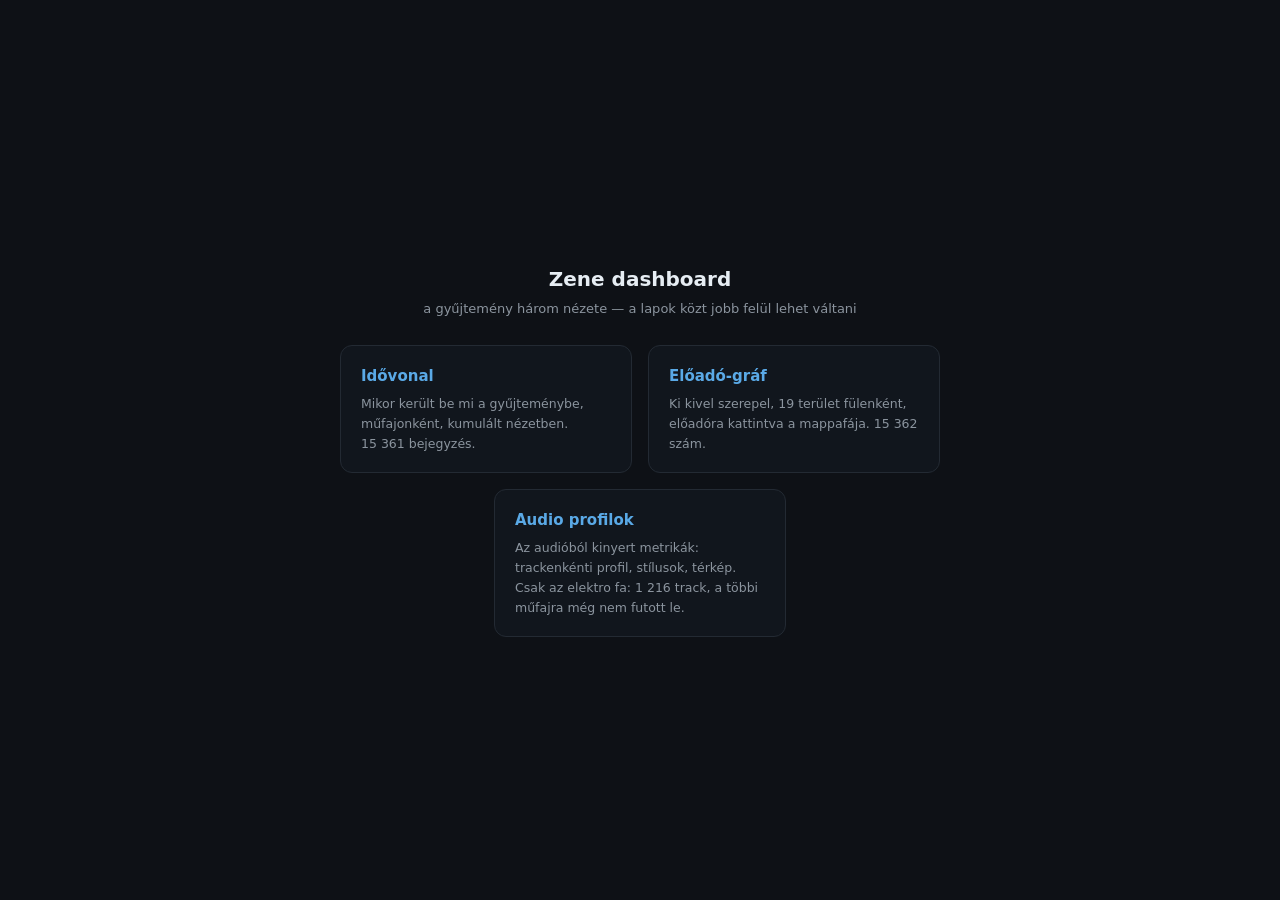
==== docs/index.html @ fd806275 "Rebuild: graph, timeline, dashboard" ====
<!doctype html>
<html lang="hu"><head><meta charset="utf-8"><title>Zene dashboard</title>
<style>
body{margin:0;background:#0e1116;color:#e6edf3;font:14px/1.6 ui-sans-serif,system-ui,Segoe UI,sans-serif;
 display:flex;flex-direction:column;align-items:center;justify-content:center;min-height:100vh}
h1{font-size:20px;font-weight:600;margin:0 0 4px}
.sub{color:#8b949e;font-size:13px;margin-bottom:26px}
.wrap{display:flex;gap:16px;flex-wrap:wrap;justify-content:center;max-width:900px}
.card{display:block;width:250px;padding:18px 20px;border:1px solid #232a33;border-radius:12px;
 text-decoration:none;color:inherit;background:#11161d;transition:border-color .15s}
.card:hover{border-color:#5aa9e6}
.card h2{font-size:15px;margin:0 0 6px;color:#5aa9e6}
.card p{margin:0;color:#8b949e;font-size:12.5px}
</style></head><body>
<h1>Zene dashboard</h1>
<div class="sub">a gyűjtemény három nézete — a lapok közt jobb felül lehet váltani</div>
<div class="wrap"><a class="card" href="timeline/index.html"><h2>Idővonal</h2><p>Mikor került be mi a gyűjteménybe, műfajonként, kumulált nézetben. 15 361 bejegyzés.</p></a><a class="card" href="graph/index.html"><h2>Előadó-gráf</h2><p>Ki kivel szerepel, 19 terület fülenként, előadóra kattintva a mappafája. 15 362 szám.</p></a><a class="card" href="audio/index.html"><h2>Audio profilok</h2><p>Az audióból kinyert metrikák: trackenkénti profil, stílusok, térkép. Csak az elektro fa: 1 216 track, a többi műfajra még nem futott le.</p></a></div>
</body></html>
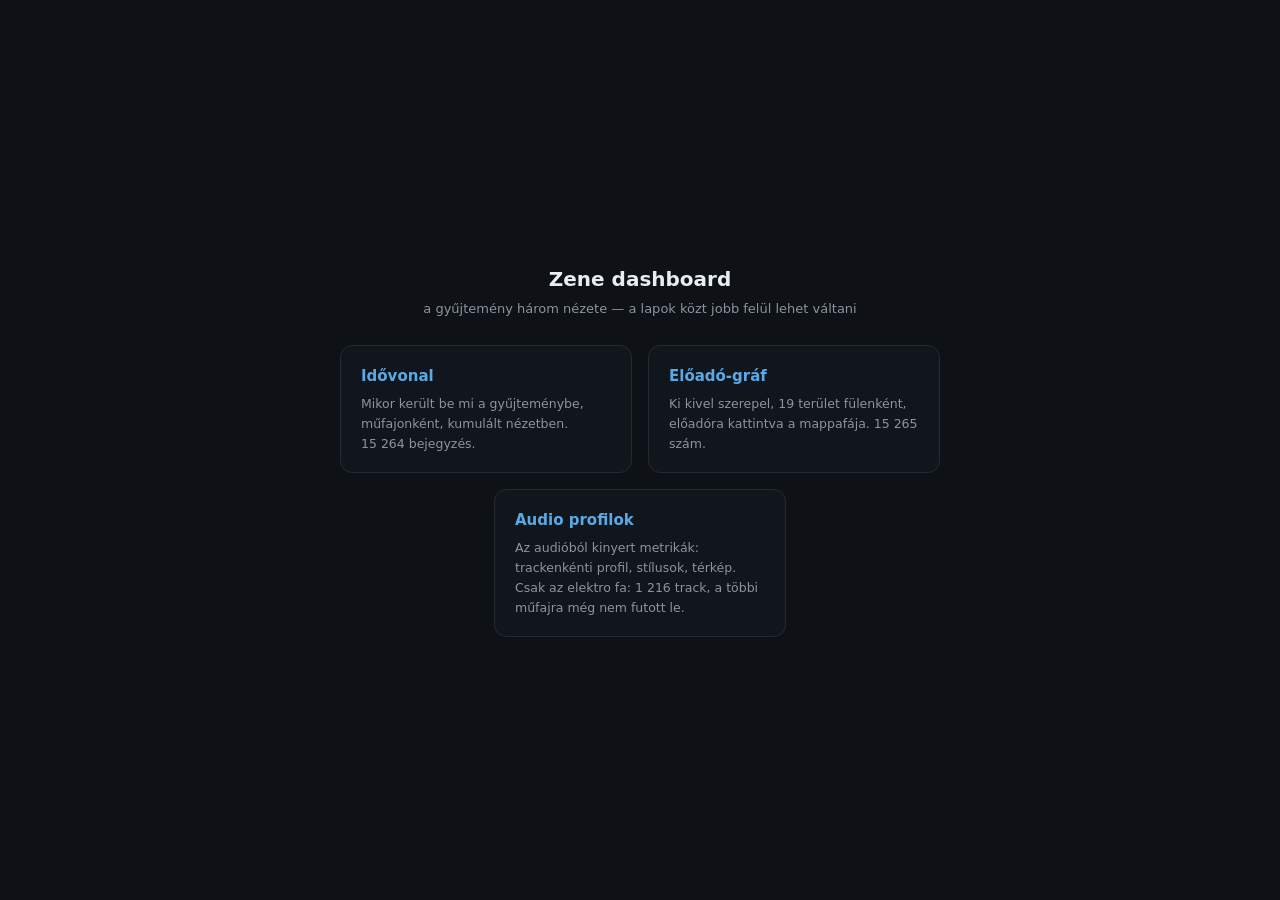
==== commit 5018657b: "Rebuild: graph, timeline, dashboard" ====
--- a/docs/index.html
+++ b/docs/index.html
@@ -14,5 +14,5 @@
 </style></head><body>
 <h1>Zene dashboard</h1>
 <div class="sub">a gyűjtemény három nézete — a lapok közt jobb felül lehet váltani</div>
-<div class="wrap"><a class="card" href="timeline/index.html"><h2>Idővonal</h2><p>Mikor került be mi a gyűjteménybe, műfajonként, kumulált nézetben. 15 361 bejegyzés.</p></a><a class="card" href="graph/index.html"><h2>Előadó-gráf</h2><p>Ki kivel szerepel, 19 terület fülenként, előadóra kattintva a mappafája. 15 362 szám.</p></a><a class="card" href="audio/index.html"><h2>Audio profilok</h2><p>Az audióból kinyert metrikák: trackenkénti profil, stílusok, térkép. Csak az elektro fa: 1 216 track, a többi műfajra még nem futott le.</p></a></div>
+<div class="wrap"><a class="card" href="timeline/index.html"><h2>Idővonal</h2><p>Mikor került be mi a gyűjteménybe, műfajonként, kumulált nézetben. 15 264 bejegyzés.</p></a><a class="card" href="graph/index.html"><h2>Előadó-gráf</h2><p>Ki kivel szerepel, 19 terület fülenként, előadóra kattintva a mappafája. 15 265 szám.</p></a><a class="card" href="audio/index.html"><h2>Audio profilok</h2><p>Az audióból kinyert metrikák: trackenkénti profil, stílusok, térkép. Csak az elektro fa: 1 216 track, a többi műfajra még nem futott le.</p></a></div>
 </body></html>
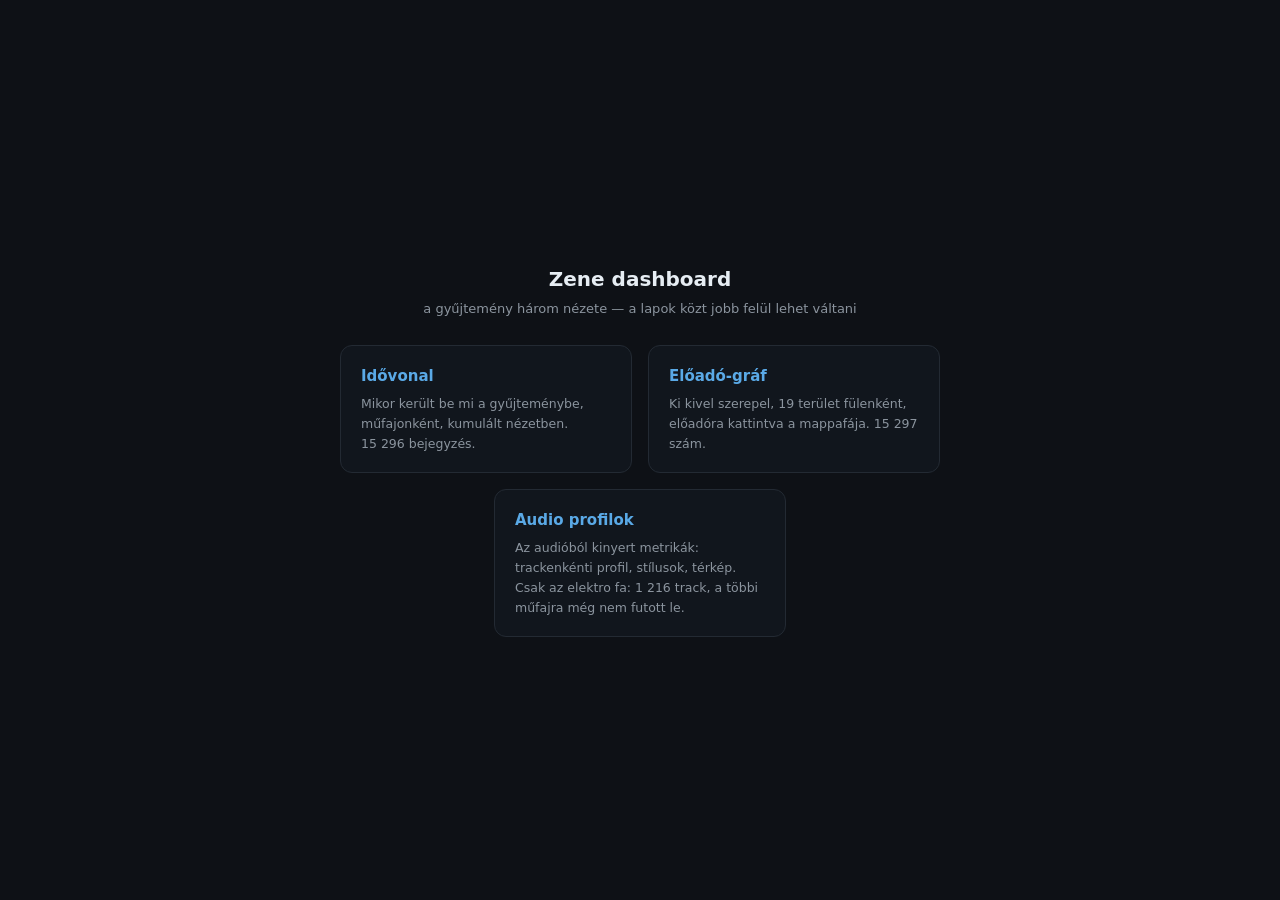
==== commit cb3ac617: "Rebuild: graph, timeline, dashboard" ====
--- a/docs/index.html
+++ b/docs/index.html
@@ -14,5 +14,5 @@
 </style></head><body>
 <h1>Zene dashboard</h1>
 <div class="sub">a gyűjtemény három nézete — a lapok közt jobb felül lehet váltani</div>
-<div class="wrap"><a class="card" href="timeline/index.html"><h2>Idővonal</h2><p>Mikor került be mi a gyűjteménybe, műfajonként, kumulált nézetben. 15 264 bejegyzés.</p></a><a class="card" href="graph/index.html"><h2>Előadó-gráf</h2><p>Ki kivel szerepel, 19 terület fülenként, előadóra kattintva a mappafája. 15 265 szám.</p></a><a class="card" href="audio/index.html"><h2>Audio profilok</h2><p>Az audióból kinyert metrikák: trackenkénti profil, stílusok, térkép. Csak az elektro fa: 1 216 track, a többi műfajra még nem futott le.</p></a></div>
+<div class="wrap"><a class="card" href="timeline/index.html"><h2>Idővonal</h2><p>Mikor került be mi a gyűjteménybe, műfajonként, kumulált nézetben. 15 296 bejegyzés.</p></a><a class="card" href="graph/index.html"><h2>Előadó-gráf</h2><p>Ki kivel szerepel, 19 terület fülenként, előadóra kattintva a mappafája. 15 297 szám.</p></a><a class="card" href="audio/index.html"><h2>Audio profilok</h2><p>Az audióból kinyert metrikák: trackenkénti profil, stílusok, térkép. Csak az elektro fa: 1 216 track, a többi műfajra még nem futott le.</p></a></div>
 </body></html>
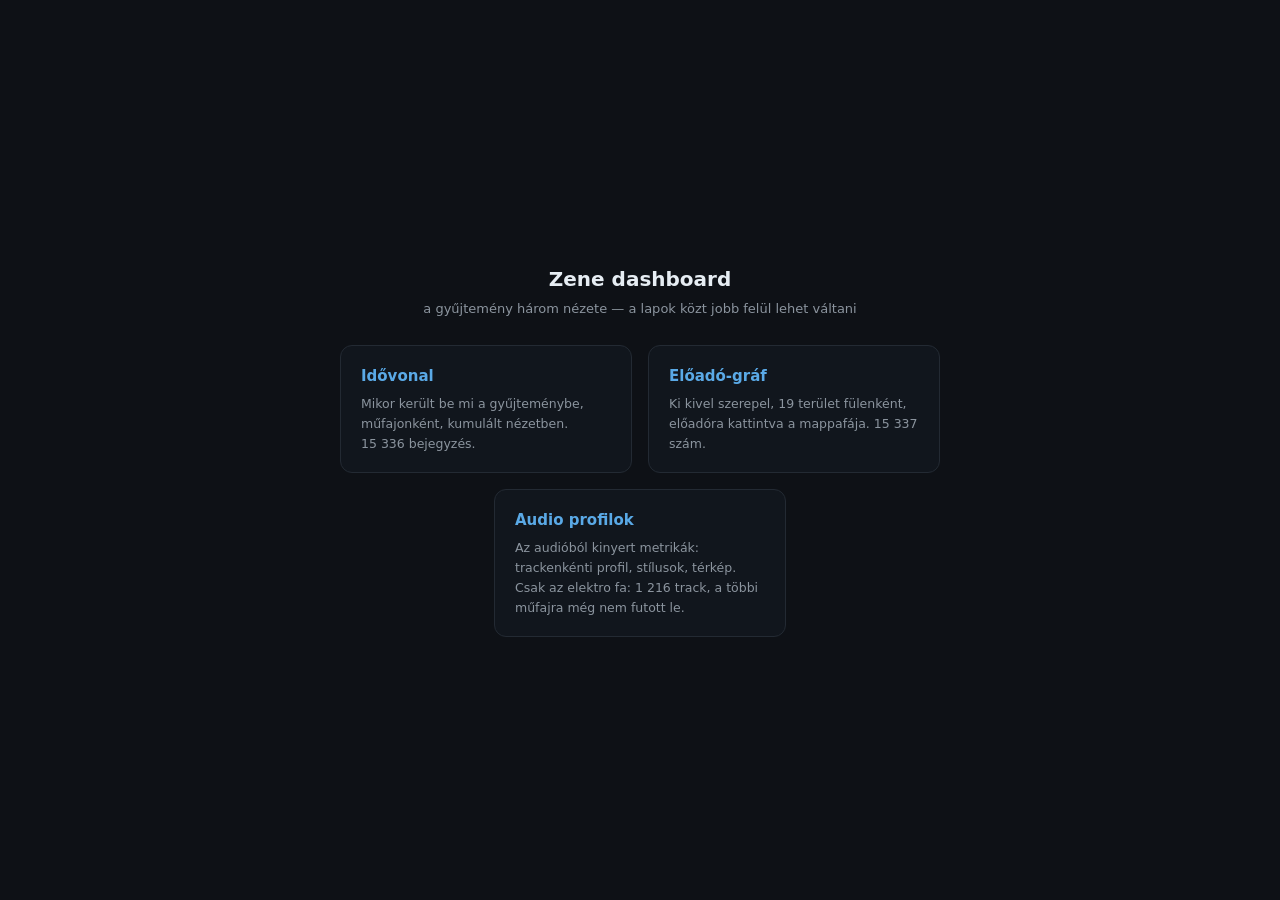
==== commit f292f5b8: "Rebuild: graph, timeline, dashboard" ====
--- a/docs/index.html
+++ b/docs/index.html
@@ -14,5 +14,5 @@
 </style></head><body>
 <h1>Zene dashboard</h1>
 <div class="sub">a gyűjtemény három nézete — a lapok közt jobb felül lehet váltani</div>
-<div class="wrap"><a class="card" href="timeline/index.html"><h2>Idővonal</h2><p>Mikor került be mi a gyűjteménybe, műfajonként, kumulált nézetben. 15 296 bejegyzés.</p></a><a class="card" href="graph/index.html"><h2>Előadó-gráf</h2><p>Ki kivel szerepel, 19 terület fülenként, előadóra kattintva a mappafája. 15 297 szám.</p></a><a class="card" href="audio/index.html"><h2>Audio profilok</h2><p>Az audióból kinyert metrikák: trackenkénti profil, stílusok, térkép. Csak az elektro fa: 1 216 track, a többi műfajra még nem futott le.</p></a></div>
+<div class="wrap"><a class="card" href="timeline/index.html"><h2>Idővonal</h2><p>Mikor került be mi a gyűjteménybe, műfajonként, kumulált nézetben. 15 336 bejegyzés.</p></a><a class="card" href="graph/index.html"><h2>Előadó-gráf</h2><p>Ki kivel szerepel, 19 terület fülenként, előadóra kattintva a mappafája. 15 337 szám.</p></a><a class="card" href="audio/index.html"><h2>Audio profilok</h2><p>Az audióból kinyert metrikák: trackenkénti profil, stílusok, térkép. Csak az elektro fa: 1 216 track, a többi műfajra még nem futott le.</p></a></div>
 </body></html>
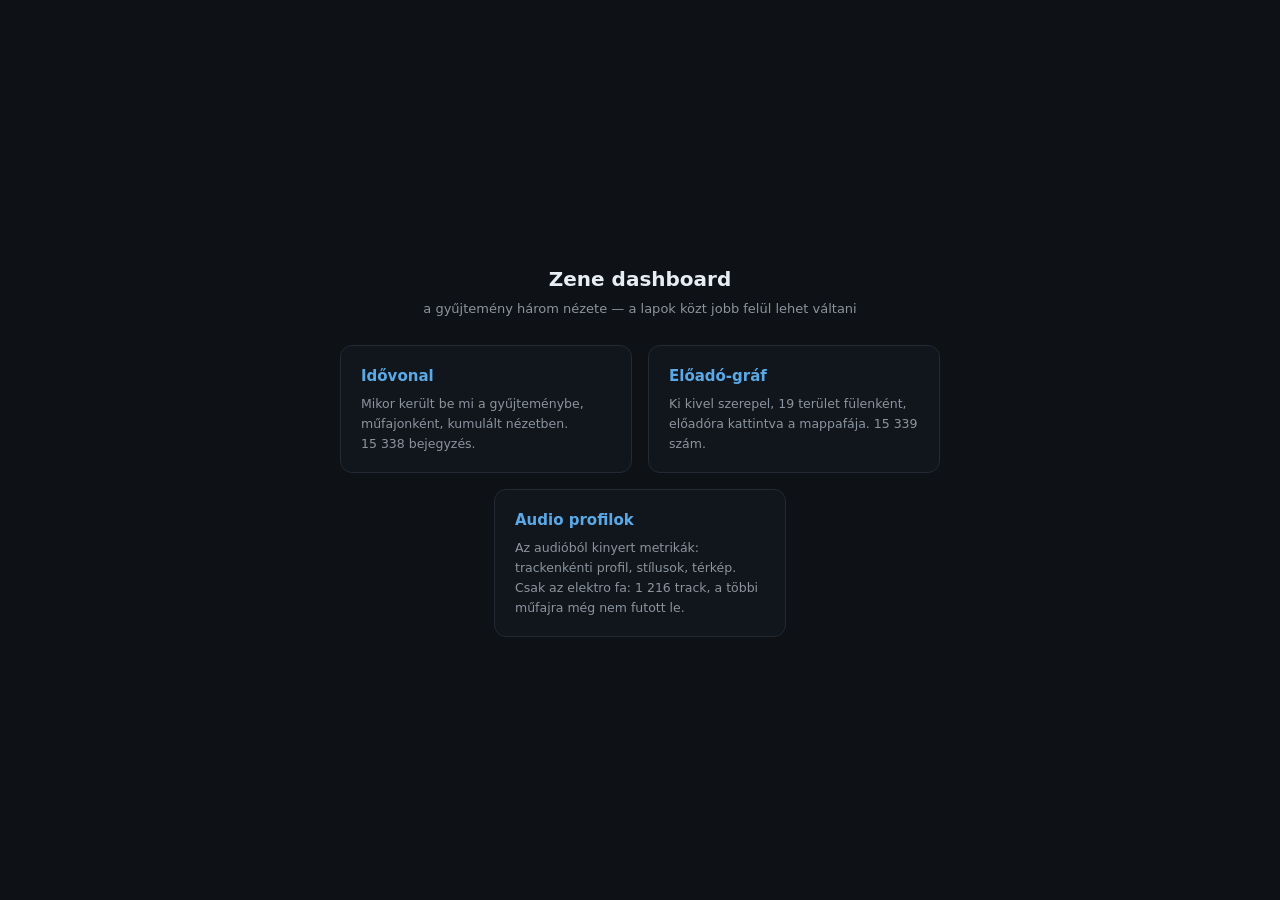
==== commit dcbc1ae4: "Rebuild: graph, timeline, dashboard" ====
--- a/docs/index.html
+++ b/docs/index.html
@@ -14,5 +14,5 @@
 </style></head><body>
 <h1>Zene dashboard</h1>
 <div class="sub">a gyűjtemény három nézete — a lapok közt jobb felül lehet váltani</div>
-<div class="wrap"><a class="card" href="timeline/index.html"><h2>Idővonal</h2><p>Mikor került be mi a gyűjteménybe, műfajonként, kumulált nézetben. 15 336 bejegyzés.</p></a><a class="card" href="graph/index.html"><h2>Előadó-gráf</h2><p>Ki kivel szerepel, 19 terület fülenként, előadóra kattintva a mappafája. 15 337 szám.</p></a><a class="card" href="audio/index.html"><h2>Audio profilok</h2><p>Az audióból kinyert metrikák: trackenkénti profil, stílusok, térkép. Csak az elektro fa: 1 216 track, a többi műfajra még nem futott le.</p></a></div>
+<div class="wrap"><a class="card" href="timeline/index.html"><h2>Idővonal</h2><p>Mikor került be mi a gyűjteménybe, műfajonként, kumulált nézetben. 15 338 bejegyzés.</p></a><a class="card" href="graph/index.html"><h2>Előadó-gráf</h2><p>Ki kivel szerepel, 19 terület fülenként, előadóra kattintva a mappafája. 15 339 szám.</p></a><a class="card" href="audio/index.html"><h2>Audio profilok</h2><p>Az audióból kinyert metrikák: trackenkénti profil, stílusok, térkép. Csak az elektro fa: 1 216 track, a többi műfajra még nem futott le.</p></a></div>
 </body></html>
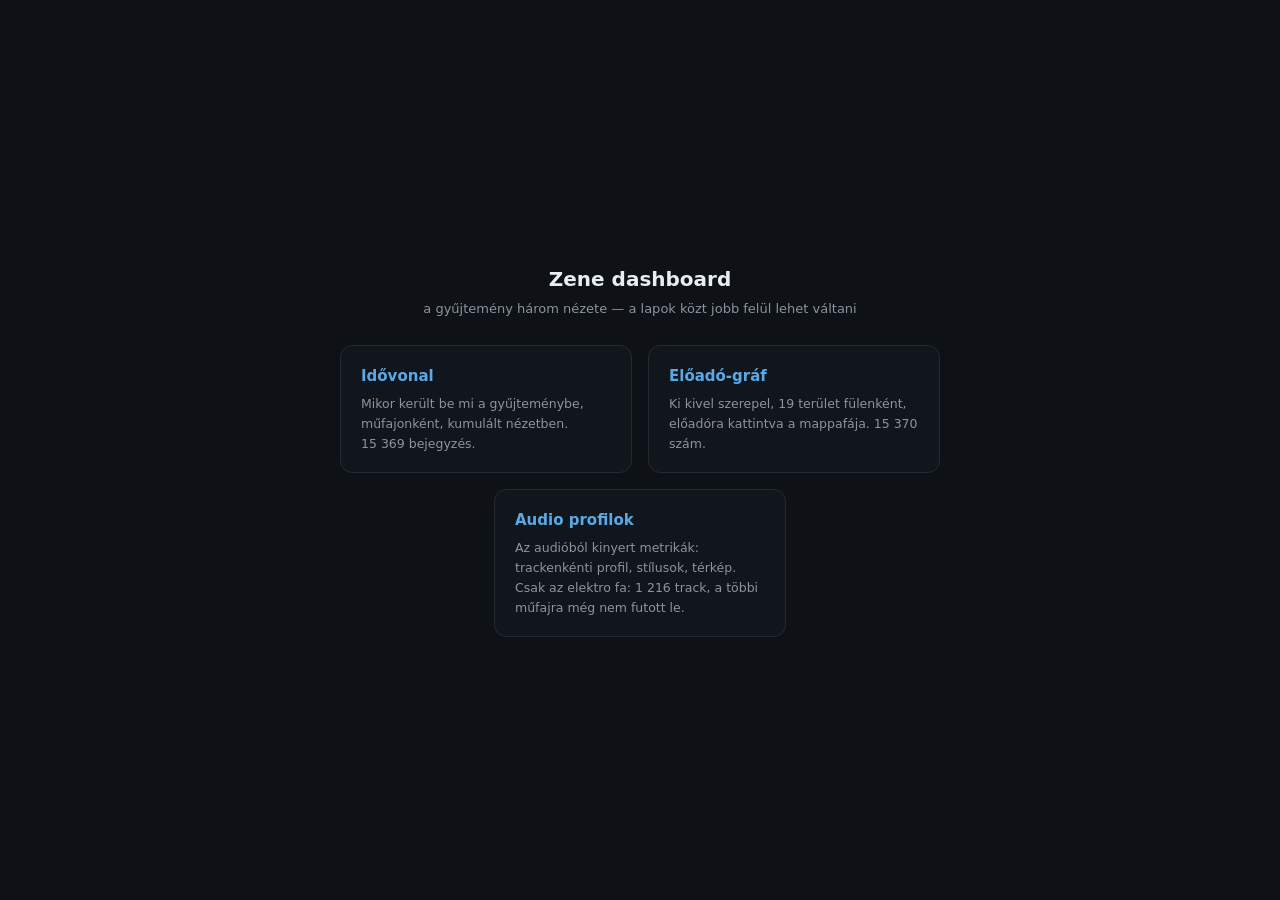
==== commit 228948bb: "Rebuild: graph, timeline, dashboard" ====
--- a/docs/index.html
+++ b/docs/index.html
@@ -14,5 +14,5 @@
 </style></head><body>
 <h1>Zene dashboard</h1>
 <div class="sub">a gyűjtemény három nézete — a lapok közt jobb felül lehet váltani</div>
-<div class="wrap"><a class="card" href="timeline/index.html"><h2>Idővonal</h2><p>Mikor került be mi a gyűjteménybe, műfajonként, kumulált nézetben. 15 338 bejegyzés.</p></a><a class="card" href="graph/index.html"><h2>Előadó-gráf</h2><p>Ki kivel szerepel, 19 terület fülenként, előadóra kattintva a mappafája. 15 339 szám.</p></a><a class="card" href="audio/index.html"><h2>Audio profilok</h2><p>Az audióból kinyert metrikák: trackenkénti profil, stílusok, térkép. Csak az elektro fa: 1 216 track, a többi műfajra még nem futott le.</p></a></div>
+<div class="wrap"><a class="card" href="timeline/index.html"><h2>Idővonal</h2><p>Mikor került be mi a gyűjteménybe, műfajonként, kumulált nézetben. 15 369 bejegyzés.</p></a><a class="card" href="graph/index.html"><h2>Előadó-gráf</h2><p>Ki kivel szerepel, 19 terület fülenként, előadóra kattintva a mappafája. 15 370 szám.</p></a><a class="card" href="audio/index.html"><h2>Audio profilok</h2><p>Az audióból kinyert metrikák: trackenkénti profil, stílusok, térkép. Csak az elektro fa: 1 216 track, a többi műfajra még nem futott le.</p></a></div>
 </body></html>
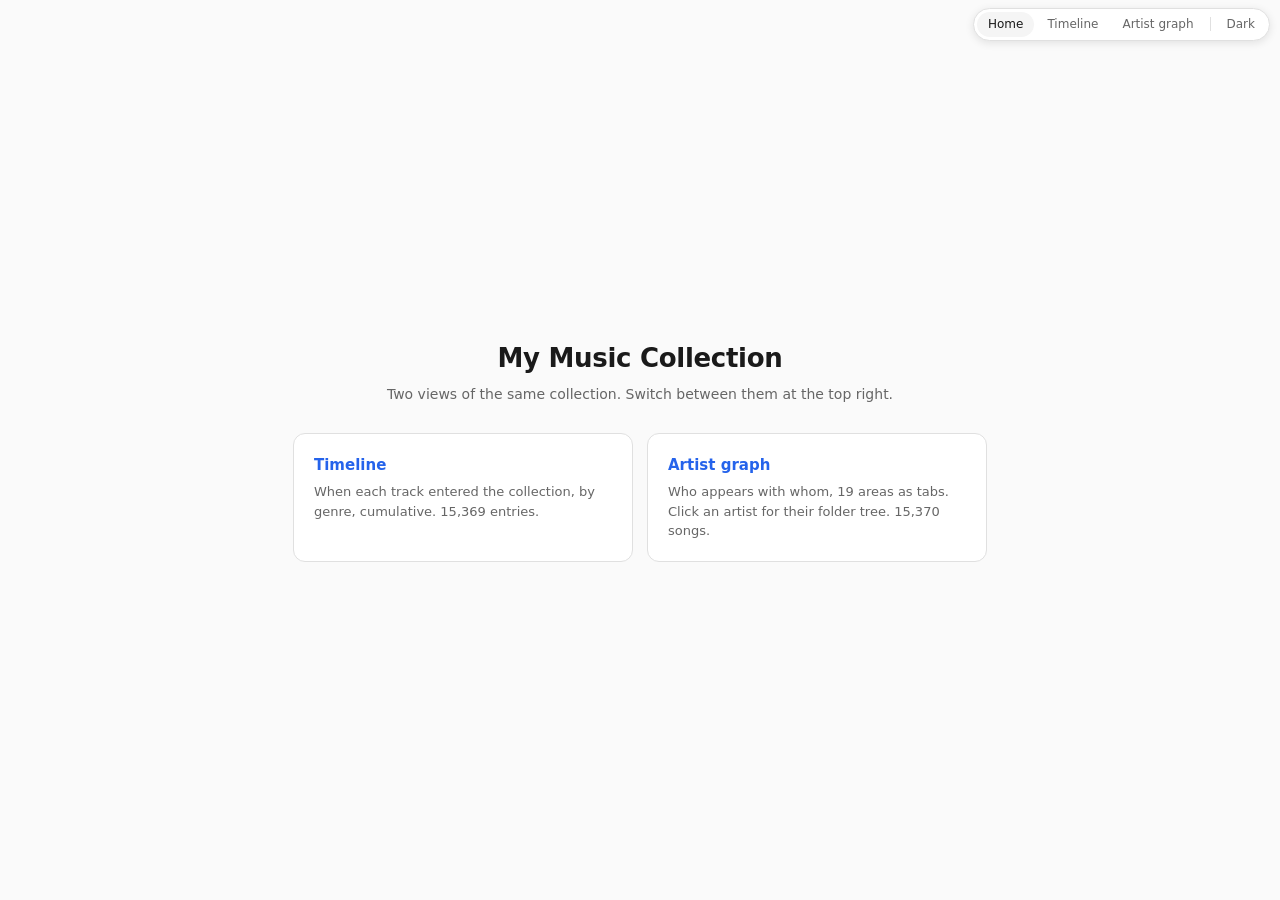
==== commit bdc3910a: "Dashboard: English landing, shared light/dark theme, drop audio view, tidy graph tabs theme.css/them" ====
--- a/docs/index.html
+++ b/docs/index.html
@@ -1,18 +1,36 @@
 <!doctype html>
-<html lang="hu"><head><meta charset="utf-8"><title>Zene dashboard</title>
+<html lang="en"><head><meta charset="utf-8">
+<meta name="viewport" content="width=device-width, initial-scale=1">
+<title>My Music Collection</title>
+<link rel="stylesheet" href="theme.css">
+<script src="theme.js"></script>
 <style>
-body{margin:0;background:#0e1116;color:#e6edf3;font:14px/1.6 ui-sans-serif,system-ui,Segoe UI,sans-serif;
- display:flex;flex-direction:column;align-items:center;justify-content:center;min-height:100vh}
-h1{font-size:20px;font-weight:600;margin:0 0 4px}
-.sub{color:#8b949e;font-size:13px;margin-bottom:26px}
-.wrap{display:flex;gap:16px;flex-wrap:wrap;justify-content:center;max-width:900px}
-.card{display:block;width:250px;padding:18px 20px;border:1px solid #232a33;border-radius:12px;
- text-decoration:none;color:inherit;background:#11161d;transition:border-color .15s}
-.card:hover{border-color:#5aa9e6}
-.card h2{font-size:15px;margin:0 0 6px;color:#5aa9e6}
-.card p{margin:0;color:#8b949e;font-size:12.5px}
+* { box-sizing: border-box; }
+body { margin: 0; min-height: 100vh; display: flex; flex-direction: column; align-items: center;
+  justify-content: center; padding: 32px 24px; }
+h1 { font-size: 26px; font-weight: 700; letter-spacing: -.3px; margin: 0 0 6px; text-align: center; }
+.sub { color: var(--muted); font-size: 14px; margin: 0 0 28px; text-align: center; }
+.wrap { display: flex; gap: 14px; flex-wrap: wrap; justify-content: center; max-width: 760px; }
+.card { display: block; width: 340px; max-width: 100%; padding: 20px; background: var(--card);
+  border: 1px solid var(--border); border-radius: 12px; text-decoration: none; color: inherit;
+  transition: border-color .15s; }
+.card:hover { border-color: var(--accent); }
+.card h2 { font-size: 15px; font-weight: 600; margin: 0 0 6px; color: var(--accent); }
+.card p { margin: 0; color: var(--muted); font-size: 13px; }
 </style></head><body>
-<h1>Zene dashboard</h1>
-<div class="sub">a gyűjtemény három nézete — a lapok közt jobb felül lehet váltani</div>
-<div class="wrap"><a class="card" href="timeline/index.html"><h2>Idővonal</h2><p>Mikor került be mi a gyűjteménybe, műfajonként, kumulált nézetben. 15 369 bejegyzés.</p></a><a class="card" href="graph/index.html"><h2>Előadó-gráf</h2><p>Ki kivel szerepel, 19 terület fülenként, előadóra kattintva a mappafája. 15 370 szám.</p></a><a class="card" href="audio/index.html"><h2>Audio profilok</h2><p>Az audióból kinyert metrikák: trackenkénti profil, stílusok, térkép. Csak az elektro fa: 1 216 track, a többi műfajra még nem futott le.</p></a></div>
+<h1>My Music Collection</h1>
+<div class="sub">Two views of the same collection. Switch between them at the top right.</div>
+<div class="wrap"><a class="card" href="timeline/index.html"><h2>Timeline</h2><p>When each track entered the collection, by genre, cumulative. 15,369 entries.</p></a><a class="card" href="graph/index.html"><h2>Artist graph</h2><p>Who appears with whom, 19 areas as tabs. Click an artist for their folder tree. 15,370 songs.</p></a></div>
+
+<!-- zene_dashboard: shared nav. position:fixed so the page's own layout is untouched. -->
+<div id="zdnav"><a href="index.html" class="here">Home</a><a href="timeline/index.html">Timeline</a><a href="graph/index.html">Artist graph</a><span class="sep"></span><button type="button" id="zdtheme" title="Switch light / dark"></button></div>
+<script>
+(function () {
+  var b = document.getElementById('zdtheme');
+  function label() { b.textContent = zeneTheme.current() === 'dark' ? 'Light' : 'Dark'; }
+  b.addEventListener('click', function () { zeneTheme.toggle(); });
+  window.addEventListener('zene-theme', label);
+  label();
+})();
+</script>
 </body></html>
--- a/docs/theme.css
+++ b/docs/theme.css
@@ -0,0 +1,41 @@
+/* Shared look of the landing page, the timeline and the artist graph.
+   One set of tokens, light by default, dark when the viewer's system asks for it or when
+   `data-theme="dark"` is set by theme.js (the toggle in the nav stores the choice). */
+:root {
+  --bg: #fafafa; --card: #ffffff; --border: #e0e0e0; --text: #1a1a1a; --muted: #666666;
+  --faint: #b5b5b5; --accent: #2563eb; --accent-light: #dbeafe; --hover: #f5f5f5;
+  --head-bg: #f8f9fa; --line: #f0f0f0; --map-bg: #f8fafc; --map-land: #e8ecf0; --map-edge: #cbd5e1;
+  --shadow: 0 2px 8px rgba(0,0,0,.10); --scrim: rgba(0,0,0,.45); color-scheme: light;
+}
+@media (prefers-color-scheme: dark) {
+  :root:not([data-theme="light"]) {
+    --bg: #0e1116; --card: #151a21; --border: #262d36; --text: #e6edf3; --muted: #8b949e;
+    --faint: #4a525c; --accent: #5aa9e6; --accent-light: #1b2b3d; --hover: #1b222b;
+    --head-bg: #1a2029; --line: #1f262e; --map-bg: #11161d; --map-land: #1f2730; --map-edge: #34404d;
+    --shadow: 0 2px 10px rgba(0,0,0,.5); --scrim: rgba(0,0,0,.7); color-scheme: dark;
+  }
+}
+:root[data-theme="dark"] {
+  --bg: #0e1116; --card: #151a21; --border: #262d36; --text: #e6edf3; --muted: #8b949e;
+  --faint: #4a525c; --accent: #5aa9e6; --accent-light: #1b2b3d; --hover: #1b222b;
+  --head-bg: #1a2029; --line: #1f262e; --map-bg: #11161d; --map-land: #1f2730; --map-edge: #34404d;
+  --shadow: 0 2px 10px rgba(0,0,0,.5); --scrim: rgba(0,0,0,.7); color-scheme: dark;
+}
+
+/* Same page frame everywhere. */
+body { background: var(--bg); color: var(--text);
+  font-family: -apple-system, BlinkMacSystemFont, 'Segoe UI', system-ui, sans-serif; line-height: 1.5; }
+.zd-page { max-width: 1440px; margin: 0 auto; padding: 32px 24px; }
+.zd-page h1 { font-size: 26px; font-weight: 700; margin: 0 0 6px; letter-spacing: -.3px; }
+.zd-page .zd-sub { color: var(--muted); font-size: 14px; margin: 0 0 28px; }
+
+/* Nav pill, injected by dashboard/build.py. position:fixed so it never moves the page's own layout. */
+#zdnav { position: fixed; top: 8px; right: 10px; z-index: 2147483000; display: flex; gap: 2px;
+  align-items: center; background: var(--card); border: 1px solid var(--border); border-radius: 999px;
+  padding: 3px; font: 12px/1.4 -apple-system, BlinkMacSystemFont, 'Segoe UI', system-ui, sans-serif;
+  box-shadow: var(--shadow); }
+#zdnav a, #zdnav button { color: var(--muted); text-decoration: none; padding: 4px 11px;
+  border-radius: 999px; border: 0; background: transparent; font: inherit; cursor: pointer; }
+#zdnav a:hover, #zdnav button:hover { color: var(--text); }
+#zdnav a.here { color: var(--text); background: var(--hover); }
+#zdnav .sep { width: 1px; height: 14px; background: var(--border); margin: 0 3px; }
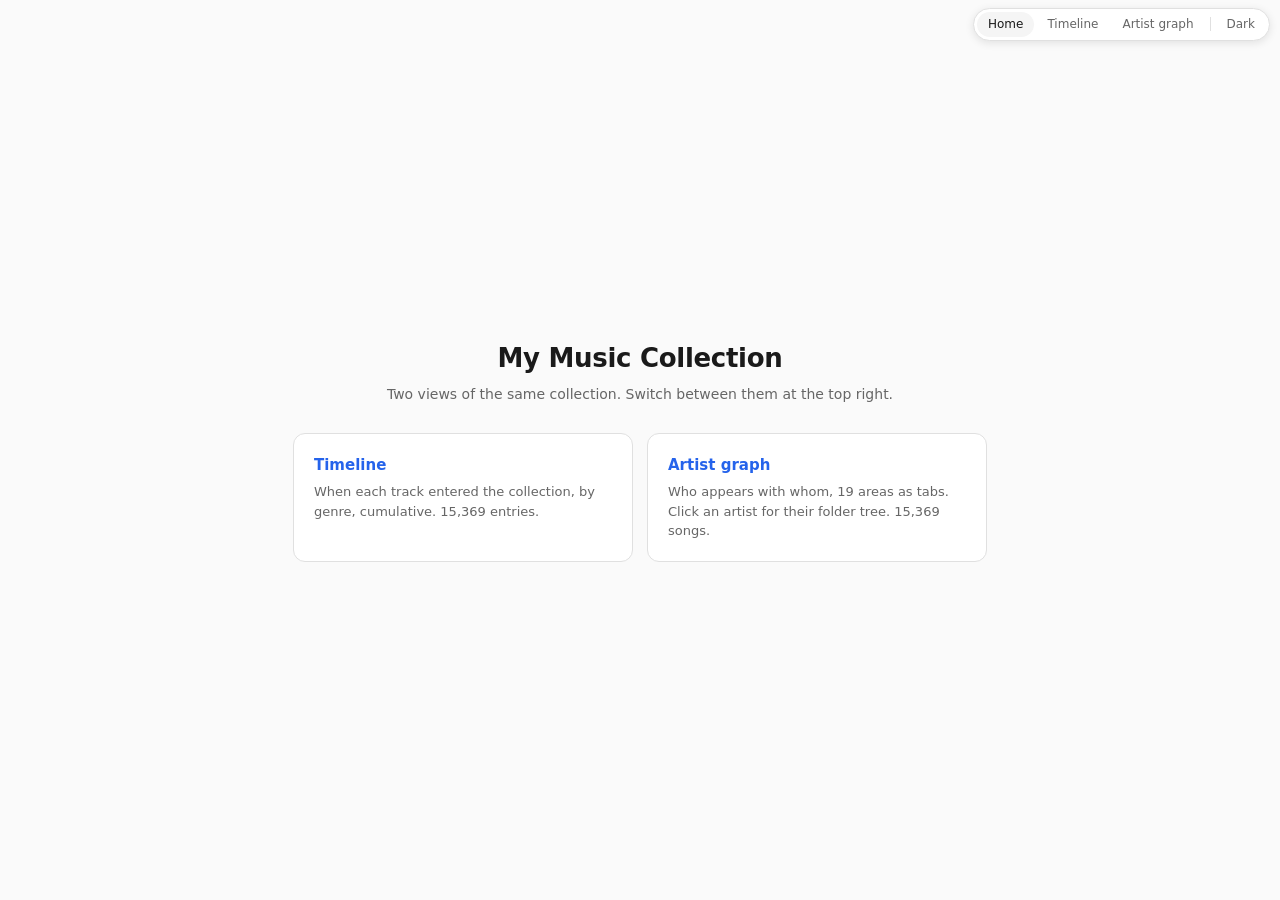
==== commit f8c5c04e: "Rebuild: graph, timeline, dashboard" ====
--- a/docs/index.html
+++ b/docs/index.html
@@ -20,7 +20,7 @@
 </style></head><body>
 <h1>My Music Collection</h1>
 <div class="sub">Two views of the same collection. Switch between them at the top right.</div>
-<div class="wrap"><a class="card" href="timeline/index.html"><h2>Timeline</h2><p>When each track entered the collection, by genre, cumulative. 15,369 entries.</p></a><a class="card" href="graph/index.html"><h2>Artist graph</h2><p>Who appears with whom, 19 areas as tabs. Click an artist for their folder tree. 15,370 songs.</p></a></div>
+<div class="wrap"><a class="card" href="timeline/index.html"><h2>Timeline</h2><p>When each track entered the collection, by genre, cumulative. 15,369 entries.</p></a><a class="card" href="graph/index.html"><h2>Artist graph</h2><p>Who appears with whom, 19 areas as tabs. Click an artist for their folder tree. 15,369 songs.</p></a></div>
 
 <!-- zene_dashboard: shared nav. position:fixed so the page's own layout is untouched. -->
 <div id="zdnav"><a href="index.html" class="here">Home</a><a href="timeline/index.html">Timeline</a><a href="graph/index.html">Artist graph</a><span class="sep"></span><button type="button" id="zdtheme" title="Switch light / dark"></button></div>
